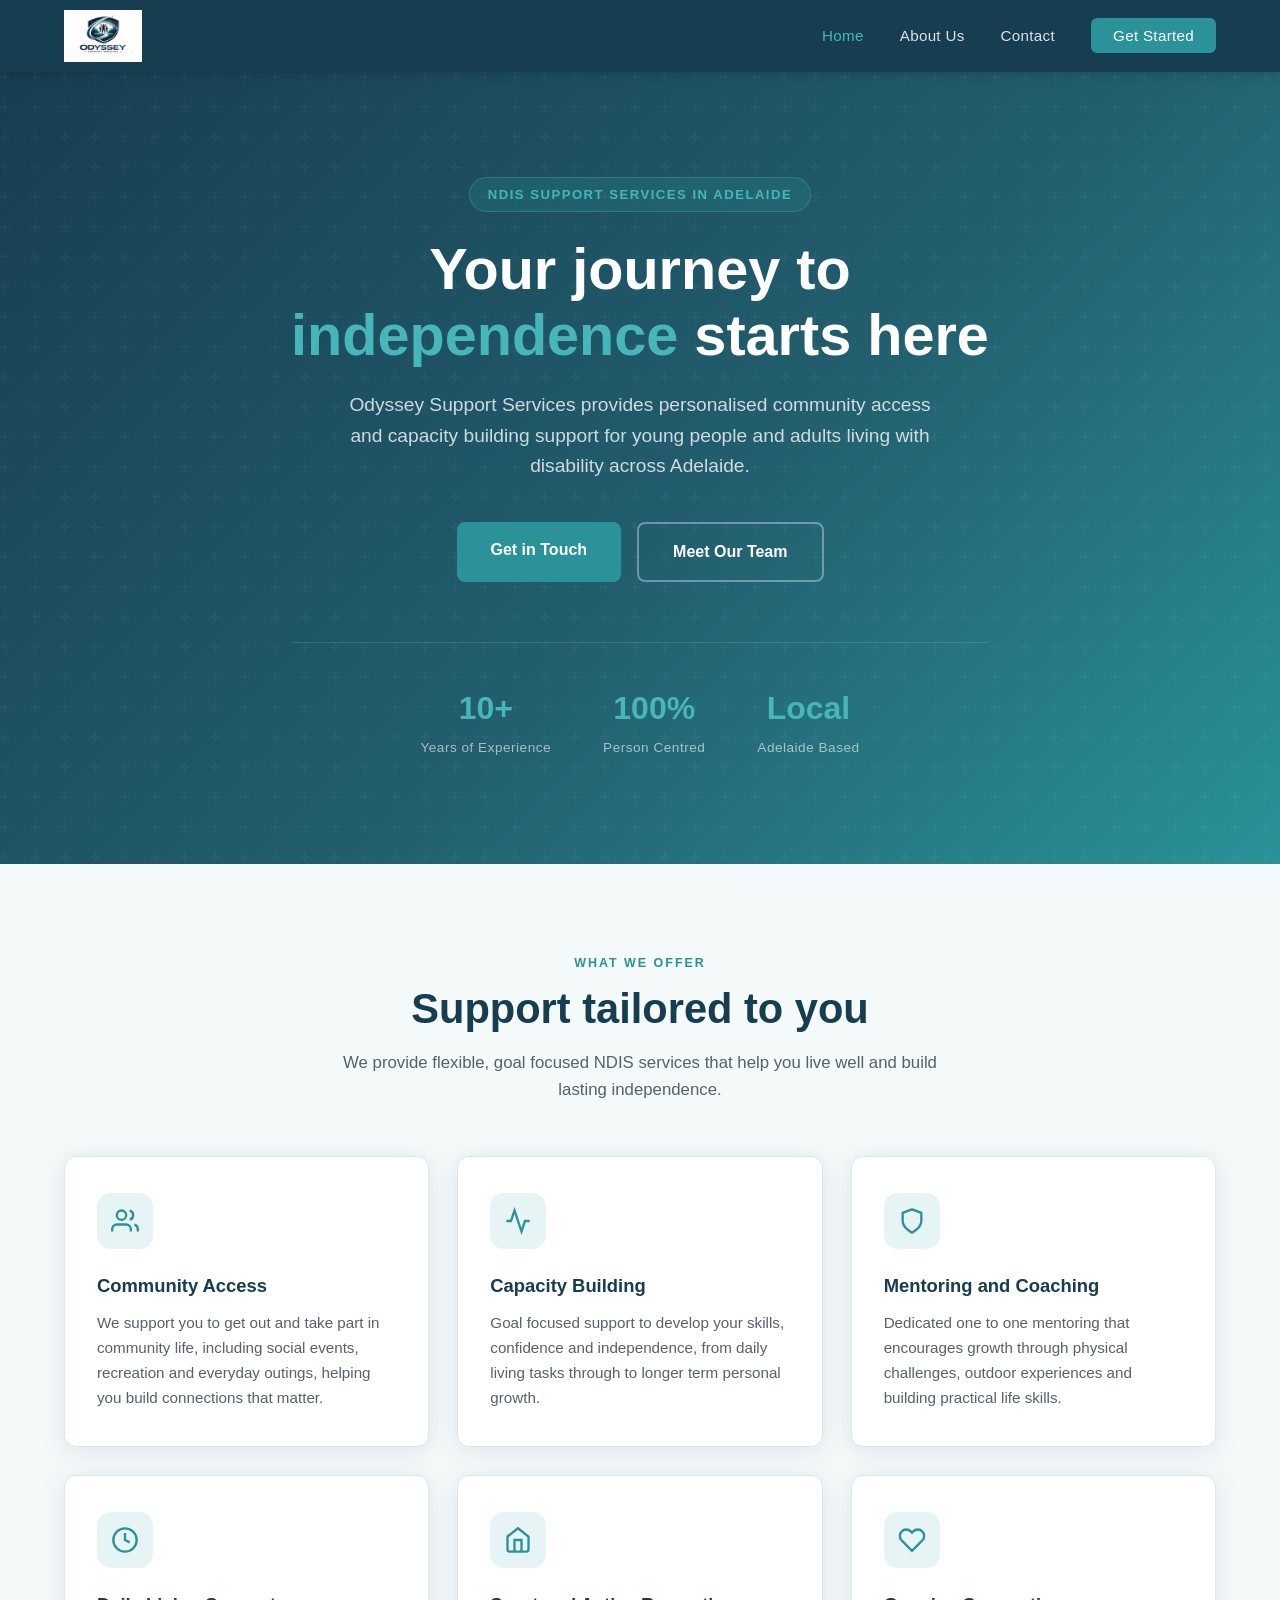
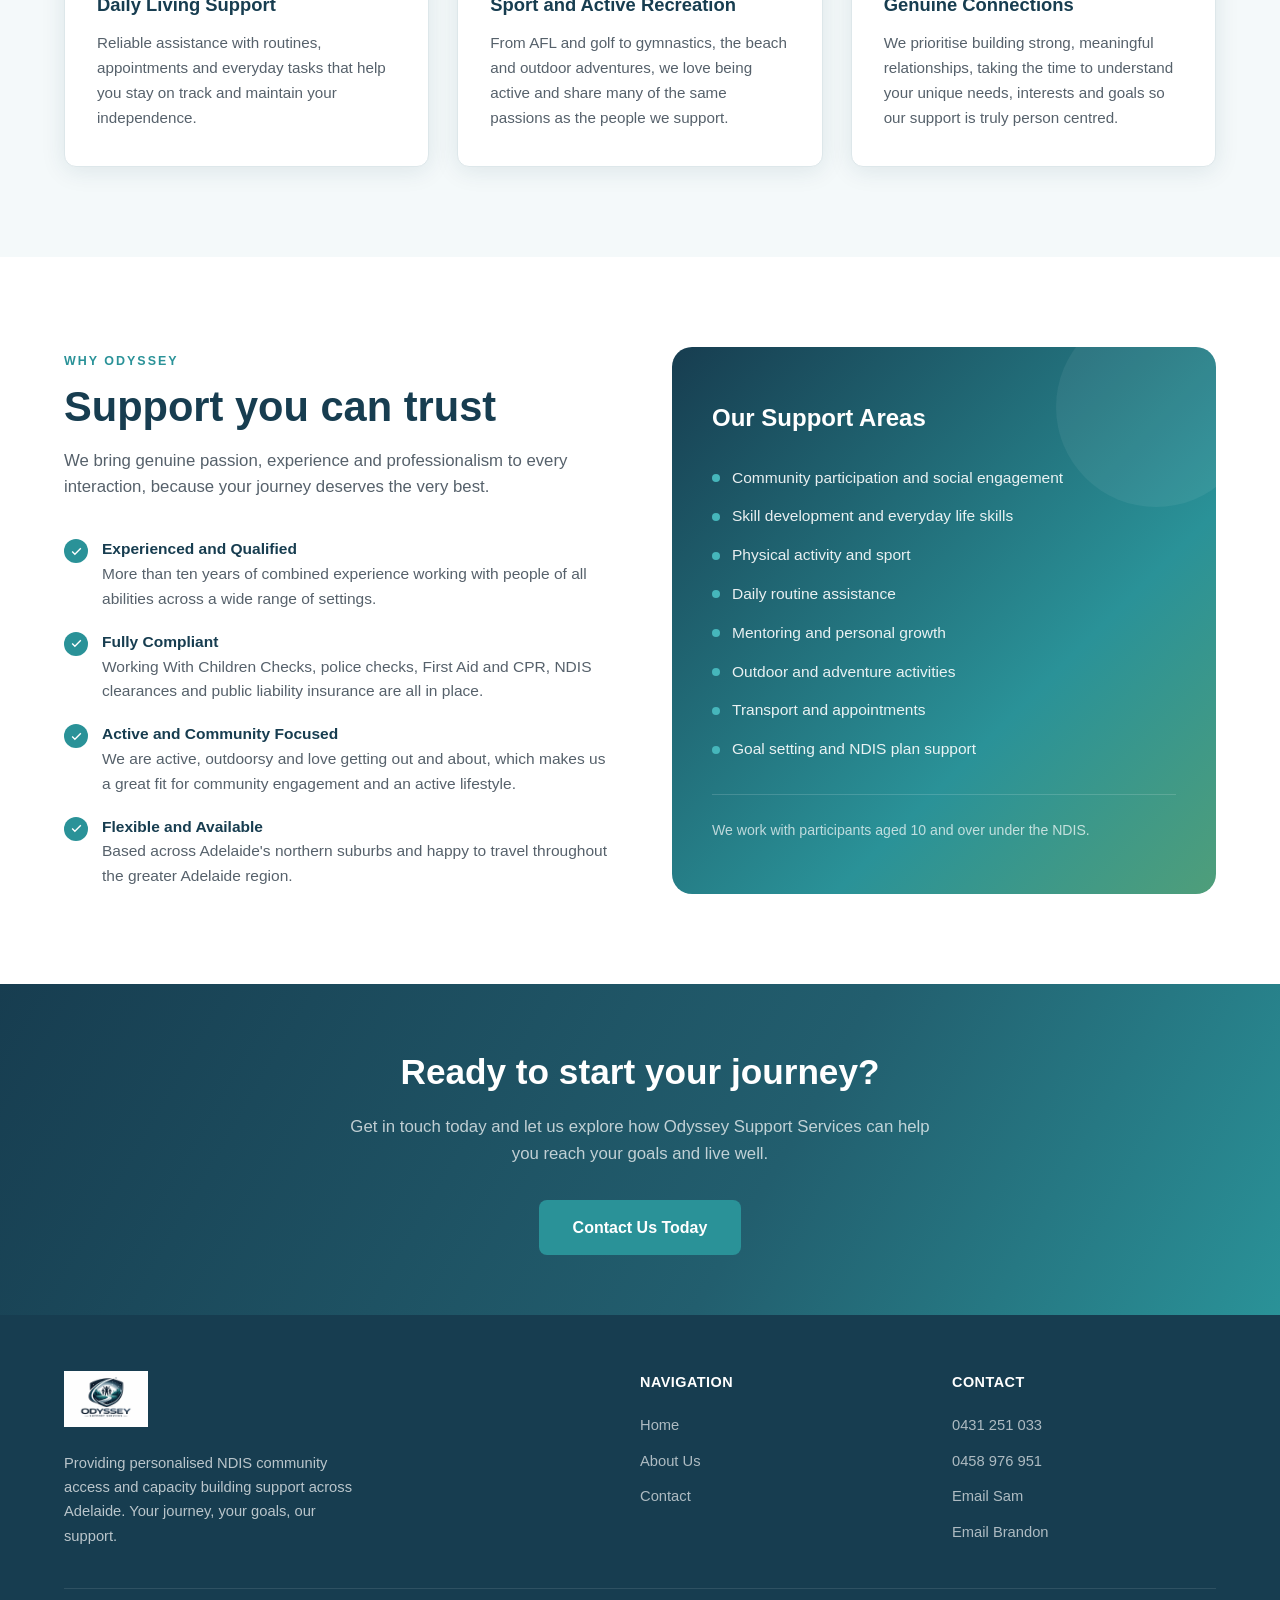
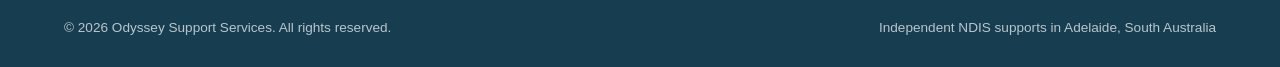
==== index.html @ 137fde99 "Initial commit: Odyssey Support Services website Co-Authored-By: Claude Opus 4.8 <noreply@anthropic." ====
<!DOCTYPE html>
<html lang="en-AU">
<head>
  <meta charset="UTF-8" />
  <meta name="viewport" content="width=device-width, initial-scale=1.0" />
  <title>Odyssey Support Services | NDIS Support in Adelaide</title>
  <meta name="description" content="Odyssey Support Services provides personalised NDIS community access and capacity building support across Adelaide." />
  <link rel="stylesheet" href="styles.css" />
</head>
<body>

  <!-- NAV -->
  <nav>
    <a href="index.html" class="nav-logo">
      <img src="logo.png" alt="Odyssey Support Services" />
    </a>
    <button class="hamburger" id="hamburger" aria-label="Open menu">
      <span></span><span></span><span></span>
    </button>
    <ul class="nav-links" id="nav-links">
      <li><a href="index.html" class="active">Home</a></li>
      <li><a href="about.html">About Us</a></li>
      <li><a href="contact.html">Contact</a></li>
      <li><a href="contact.html" class="nav-cta">Get Started</a></li>
    </ul>
  </nav>

  <!-- HERO -->
  <section class="hero">
    <div class="hero-content">
      <div class="hero-badge">NDIS Support Services in Adelaide</div>
      <h1>Your journey to<br><span>independence</span> starts here</h1>
      <p>Odyssey Support Services provides personalised community access and capacity building support for young people and adults living with disability across Adelaide.</p>
      <div class="btn-group">
        <a href="contact.html" class="btn-primary">Get in Touch</a>
        <a href="about.html" class="btn-secondary">Meet Our Team</a>
      </div>
      <div class="hero-stats">
        <div class="stat-item">
          <span class="stat-num">10+</span>
          <span class="stat-label">Years of Experience</span>
        </div>
        <div class="stat-item">
          <span class="stat-num">100%</span>
          <span class="stat-label">Person Centred</span>
        </div>
        <div class="stat-item">
          <span class="stat-num">Local</span>
          <span class="stat-label">Adelaide Based</span>
        </div>
      </div>
    </div>
  </section>

  <!-- SERVICES -->
  <section class="services-bg">
    <div class="section-header center">
      <p class="section-label">What We Offer</p>
      <h2 class="section-title">Support tailored to you</h2>
      <p class="section-subtitle">We provide flexible, goal focused NDIS services that help you live well and build lasting independence.</p>
    </div>
    <div class="services-grid">

      <div class="service-card">
        <div class="service-icon">
          <svg viewBox="0 0 24 24"><path d="M17 21v-2a4 4 0 0 0-4-4H5a4 4 0 0 0-4 4v2"/><circle cx="9" cy="7" r="4"/><path d="M23 21v-2a4 4 0 0 0-3-3.87"/><path d="M16 3.13a4 4 0 0 1 0 7.75"/></svg>
        </div>
        <h3>Community Access</h3>
        <p>We support you to get out and take part in community life, including social events, recreation and everyday outings, helping you build connections that matter.</p>
      </div>

      <div class="service-card">
        <div class="service-icon">
          <svg viewBox="0 0 24 24"><polyline points="22 12 18 12 15 21 9 3 6 12 2 12"/></svg>
        </div>
        <h3>Capacity Building</h3>
        <p>Goal focused support to develop your skills, confidence and independence, from daily living tasks through to longer term personal growth.</p>
      </div>

      <div class="service-card">
        <div class="service-icon">
          <svg viewBox="0 0 24 24"><path d="M12 22s8-4 8-10V5l-8-3-8 3v7c0 6 8 10 8 10z"/></svg>
        </div>
        <h3>Mentoring and Coaching</h3>
        <p>Dedicated one to one mentoring that encourages growth through physical challenges, outdoor experiences and building practical life skills.</p>
      </div>

      <div class="service-card">
        <div class="service-icon">
          <svg viewBox="0 0 24 24"><circle cx="12" cy="12" r="10"/><polyline points="12 6 12 12 16 14"/></svg>
        </div>
        <h3>Daily Living Support</h3>
        <p>Reliable assistance with routines, appointments and everyday tasks that help you stay on track and maintain your independence.</p>
      </div>

      <div class="service-card">
        <div class="service-icon">
          <svg viewBox="0 0 24 24"><path d="M3 9l9-7 9 7v11a2 2 0 0 1-2 2H5a2 2 0 0 1-2-2z"/><polyline points="9 22 9 12 15 12 15 22"/></svg>
        </div>
        <h3>Sport and Active Recreation</h3>
        <p>From AFL and golf to gymnastics, the beach and outdoor adventures, we love being active and share many of the same passions as the people we support.</p>
      </div>

      <div class="service-card">
        <div class="service-icon">
          <svg viewBox="0 0 24 24"><path d="M20.84 4.61a5.5 5.5 0 0 0-7.78 0L12 5.67l-1.06-1.06a5.5 5.5 0 0 0-7.78 7.78l1.06 1.06L12 21.23l7.78-7.78 1.06-1.06a5.5 5.5 0 0 0 0-7.78z"/></svg>
        </div>
        <h3>Genuine Connections</h3>
        <p>We prioritise building strong, meaningful relationships, taking the time to understand your unique needs, interests and goals so our support is truly person centred.</p>
      </div>

    </div>
  </section>

  <!-- WHY US -->
  <section>
    <div class="why-grid">
      <div class="why-content">
        <p class="section-label">Why Odyssey</p>
        <h2 class="section-title">Support you can trust</h2>
        <p class="section-subtitle">We bring genuine passion, experience and professionalism to every interaction, because your journey deserves the very best.</p>
        <ul class="why-list" style="margin-top:28px">
          <li>
            <div class="check-icon"><svg viewBox="0 0 24 24"><polyline points="20 6 9 17 4 12"/></svg></div>
            <div><p><strong>Experienced and Qualified</strong><br>More than ten years of combined experience working with people of all abilities across a wide range of settings.</p></div>
          </li>
          <li>
            <div class="check-icon"><svg viewBox="0 0 24 24"><polyline points="20 6 9 17 4 12"/></svg></div>
            <div><p><strong>Fully Compliant</strong><br>Working With Children Checks, police checks, First Aid and CPR, NDIS clearances and public liability insurance are all in place.</p></div>
          </li>
          <li>
            <div class="check-icon"><svg viewBox="0 0 24 24"><polyline points="20 6 9 17 4 12"/></svg></div>
            <div><p><strong>Active and Community Focused</strong><br>We are active, outdoorsy and love getting out and about, which makes us a great fit for community engagement and an active lifestyle.</p></div>
          </li>
          <li>
            <div class="check-icon"><svg viewBox="0 0 24 24"><polyline points="20 6 9 17 4 12"/></svg></div>
            <div><p><strong>Flexible and Available</strong><br>Based across Adelaide's northern suburbs and happy to travel throughout the greater Adelaide region.</p></div>
          </li>
        </ul>
      </div>
      <div class="why-visual">
        <p class="why-visual-title">Our Support Areas</p>
        <ul class="support-types">
          <li><div class="dot"></div>Community participation and social engagement</li>
          <li><div class="dot"></div>Skill development and everyday life skills</li>
          <li><div class="dot"></div>Physical activity and sport</li>
          <li><div class="dot"></div>Daily routine assistance</li>
          <li><div class="dot"></div>Mentoring and personal growth</li>
          <li><div class="dot"></div>Outdoor and adventure activities</li>
          <li><div class="dot"></div>Transport and appointments</li>
          <li><div class="dot"></div>Goal setting and NDIS plan support</li>
        </ul>
        <div style="margin-top:32px; padding-top:24px; border-top:1px solid rgba(255,255,255,0.15); font-size:0.88rem; color:rgba(255,255,255,0.7);">
          We work with participants aged 10 and over under the NDIS.
        </div>
      </div>
    </div>
  </section>

  <!-- CTA BANNER -->
  <div class="ndis-banner">
    <h2>Ready to start your journey?</h2>
    <p>Get in touch today and let us explore how Odyssey Support Services can help you reach your goals and live well.</p>
    <a href="contact.html" class="btn-primary">Contact Us Today</a>
  </div>

  <!-- FOOTER -->
  <footer>
    <div class="footer-grid">
      <div class="footer-brand">
        <img src="logo.png" alt="Odyssey Support Services" />
        <p>Providing personalised NDIS community access and capacity building support across Adelaide. Your journey, your goals, our support.</p>
      </div>
      <div class="footer-col">
        <h4>Navigation</h4>
        <ul class="footer-links">
          <li><a href="index.html">Home</a></li>
          <li><a href="about.html">About Us</a></li>
          <li><a href="contact.html">Contact</a></li>
        </ul>
      </div>
      <div class="footer-col">
        <h4>Contact</h4>
        <ul class="footer-links">
          <li><a href="tel:0431251033">0431 251 033</a></li>
          <li><a href="tel:0458976951">0458 976 951</a></li>
          <li><a href="mailto:Sam.pinnock@positiveimpactsupport.com.au">Email Sam</a></li>
          <li><a href="mailto:tothemoonandback.bluna@gmail.com">Email Brandon</a></li>
        </ul>
      </div>
    </div>
    <div class="footer-bottom">
      <span>&copy; 2026 Odyssey Support Services. All rights reserved.</span>
      <span>Independent NDIS supports in Adelaide, South Australia</span>
    </div>
  </footer>

  <script>
    const btn = document.getElementById('hamburger');
    const links = document.getElementById('nav-links');
    btn.addEventListener('click', () => links.classList.toggle('open'));
  </script>
</body>
</html>
---- styles.css ----
:root {
  --navy: #173d50;
  --navy-light: #225e6e;
  --teal: #2a9298;
  --teal-light: #46b6bb;
  --teal-pale: #e6f4f5;
  --green: #4f9e7a;
  --green-soft: #6cb592;
  --white: #ffffff;
  --off-white: #f4f9fa;
  --text: #2a3138;
  --text-light: #56616b;
  --border: #dde7ea;
  --shadow: 0 4px 24px rgba(23,61,80,0.10);
  --radius: 12px;
}

* { box-sizing: border-box; margin: 0; padding: 0; }

body {
  font-family: 'Segoe UI', 'Helvetica Neue', Arial, sans-serif;
  color: var(--text);
  background: var(--white);
  line-height: 1.6;
}

/* ── NAV ── */
nav {
  position: sticky;
  top: 0;
  z-index: 100;
  background: var(--navy);
  display: flex;
  align-items: center;
  justify-content: space-between;
  padding: 0 5%;
  height: 72px;
  box-shadow: 0 2px 12px rgba(0,0,0,0.18);
}

.nav-logo {
  display: flex;
  align-items: center;
  gap: 12px;
  text-decoration: none;
}

.nav-logo img {
  height: 52px;
  width: auto;
}

.nav-links {
  display: flex;
  gap: 36px;
  list-style: none;
}

.nav-links a {
  color: rgba(255,255,255,0.85);
  text-decoration: none;
  font-size: 0.95rem;
  font-weight: 500;
  letter-spacing: 0.3px;
  transition: color 0.2s;
}

.nav-links a:hover,
.nav-links a.active {
  color: var(--teal-light);
}

.nav-cta {
  background: var(--teal);
  color: var(--white) !important;
  padding: 9px 22px;
  border-radius: 6px;
  transition: background 0.2s !important;
}

.nav-cta:hover { background: var(--teal-light) !important; color: var(--white) !important; }

.hamburger {
  display: none;
  flex-direction: column;
  gap: 5px;
  cursor: pointer;
  background: none;
  border: none;
  padding: 4px;
}

.hamburger span {
  display: block;
  width: 24px;
  height: 2px;
  background: var(--white);
  border-radius: 2px;
  transition: 0.3s;
}

/* ── HERO ── */
.hero {
  min-height: 88vh;
  background: linear-gradient(135deg, var(--navy) 0%, var(--navy-light) 55%, var(--teal) 100%);
  display: flex;
  align-items: center;
  justify-content: center;
  text-align: center;
  padding: 80px 5%;
  position: relative;
  overflow: hidden;
}

.hero::before {
  content: '';
  position: absolute;
  inset: 0;
  background: url("data:image/svg+xml,%3Csvg width='60' height='60' viewBox='0 0 60 60' xmlns='http://www.w3.org/2000/svg'%3E%3Cg fill='none' fill-rule='evenodd'%3E%3Cg fill='%23ffffff' fill-opacity='0.03'%3E%3Cpath d='M36 34v-4h-2v4h-4v2h4v4h2v-4h4v-2h-4zm0-30V0h-2v4h-4v2h4v4h2V6h4V4h-4zM6 34v-4H4v4H0v2h4v4h2v-4h4v-2H6zM6 4V0H4v4H0v2h4v4h2V6h4V4H6z'/%3E%3C/g%3E%3C/g%3E%3C/svg%3E");
}

.hero-content {
  position: relative;
  max-width: 780px;
}

.hero-badge {
  display: inline-block;
  background: rgba(42,138,138,0.25);
  border: 1px solid rgba(58,171,171,0.4);
  color: var(--teal-light);
  padding: 6px 18px;
  border-radius: 50px;
  font-size: 0.82rem;
  letter-spacing: 1.5px;
  text-transform: uppercase;
  font-weight: 600;
  margin-bottom: 24px;
}

.hero h1 {
  font-size: clamp(2.2rem, 5vw, 3.6rem);
  font-weight: 800;
  color: var(--white);
  line-height: 1.15;
  margin-bottom: 22px;
}

.hero h1 span { color: var(--teal-light); }

.hero p {
  font-size: clamp(1rem, 2vw, 1.2rem);
  color: rgba(255,255,255,0.78);
  max-width: 600px;
  margin: 0 auto 40px;
}

.btn-group {
  display: flex;
  gap: 16px;
  justify-content: center;
  flex-wrap: wrap;
}

.btn-primary {
  background: var(--teal);
  color: var(--white);
  padding: 15px 34px;
  border-radius: 8px;
  text-decoration: none;
  font-weight: 700;
  font-size: 1rem;
  transition: background 0.2s, transform 0.15s;
  display: inline-block;
}

.btn-primary:hover { background: var(--teal-light); transform: translateY(-2px); }

.btn-secondary {
  background: transparent;
  color: var(--white);
  padding: 15px 34px;
  border-radius: 8px;
  border: 2px solid rgba(255,255,255,0.35);
  text-decoration: none;
  font-weight: 600;
  font-size: 1rem;
  transition: border-color 0.2s, background 0.2s;
  display: inline-block;
}

.btn-secondary:hover { border-color: var(--white); background: rgba(255,255,255,0.08); }

.hero-stats {
  display: flex;
  justify-content: center;
  gap: 52px;
  margin-top: 60px;
  padding-top: 40px;
  border-top: 1px solid rgba(255,255,255,0.12);
  flex-wrap: wrap;
}

.stat-item { text-align: center; }
.stat-num { font-size: 2rem; font-weight: 800; color: var(--teal-light); display: block; }
.stat-label { font-size: 0.85rem; color: rgba(255,255,255,0.6); letter-spacing: 0.5px; }

/* ── SECTIONS ── */
section { padding: 90px 5%; }

.section-label {
  font-size: 0.78rem;
  font-weight: 700;
  letter-spacing: 2px;
  text-transform: uppercase;
  color: var(--teal);
  margin-bottom: 10px;
}

.section-title {
  font-size: clamp(1.7rem, 3.5vw, 2.6rem);
  font-weight: 800;
  color: var(--navy);
  line-height: 1.2;
  margin-bottom: 16px;
}

.section-subtitle {
  font-size: 1.05rem;
  color: var(--text-light);
  max-width: 600px;
}

.section-header { margin-bottom: 52px; }
.section-header.center { text-align: center; }
.section-header.center .section-subtitle { margin: 0 auto; }

/* ── SERVICES ── */
.services-bg { background: var(--off-white); }

.services-grid {
  display: grid;
  grid-template-columns: repeat(auto-fit, minmax(280px, 1fr));
  gap: 28px;
}

.service-card {
  background: var(--white);
  border-radius: var(--radius);
  padding: 36px 32px;
  box-shadow: var(--shadow);
  border: 1px solid var(--border);
  transition: transform 0.2s, box-shadow 0.2s;
}

.service-card:hover { transform: translateY(-4px); box-shadow: 0 12px 40px rgba(26,39,68,0.14); }

.service-icon {
  width: 56px;
  height: 56px;
  background: var(--teal-pale);
  border-radius: 14px;
  display: flex;
  align-items: center;
  justify-content: center;
  margin-bottom: 22px;
}

.service-icon svg { width: 28px; height: 28px; stroke: var(--teal); fill: none; stroke-width: 2; }

.service-card h3 {
  font-size: 1.15rem;
  font-weight: 700;
  color: var(--navy);
  margin-bottom: 10px;
}

.service-card p { font-size: 0.95rem; color: var(--text-light); line-height: 1.65; }

/* ── WHY US ── */
.why-grid {
  display: grid;
  grid-template-columns: 1fr 1fr;
  gap: 64px;
  align-items: center;
}

.why-content .section-subtitle { margin-bottom: 36px; }

.why-list { list-style: none; display: flex; flex-direction: column; gap: 18px; }

.why-list li {
  display: flex;
  gap: 14px;
  align-items: flex-start;
}

.check-icon {
  flex-shrink: 0;
  width: 24px;
  height: 24px;
  background: var(--teal);
  border-radius: 50%;
  display: flex;
  align-items: center;
  justify-content: center;
  margin-top: 2px;
}

.check-icon svg { width: 13px; height: 13px; stroke: white; fill: none; stroke-width: 2.5; }

.why-list li p { font-size: 0.97rem; color: var(--text-light); }
.why-list li strong { color: var(--navy); font-weight: 600; }

.why-visual {
  background: linear-gradient(135deg, var(--navy) 0%, var(--teal) 65%, var(--green) 100%);
  border-radius: 20px;
  padding: 52px 40px;
  color: white;
  position: relative;
  overflow: hidden;
}

.why-visual::before {
  content: '';
  position: absolute;
  top: -40px; right: -40px;
  width: 200px; height: 200px;
  background: rgba(255,255,255,0.06);
  border-radius: 50%;
}

.why-visual-title {
  font-size: 1.5rem;
  font-weight: 800;
  margin-bottom: 28px;
  position: relative;
}

.support-types { list-style: none; display: flex; flex-direction: column; gap: 14px; position: relative; }

.support-types li {
  display: flex;
  align-items: center;
  gap: 12px;
  font-size: 0.97rem;
  color: rgba(255,255,255,0.9);
}

.dot { width: 8px; height: 8px; background: var(--teal-light); border-radius: 50%; flex-shrink: 0; }

/* ── NDIS BANNER ── */
.ndis-banner {
  background: linear-gradient(120deg, var(--navy) 0%, var(--navy-light) 60%, var(--teal) 100%);
  padding: 60px 5%;
  text-align: center;
}

.ndis-banner h2 {
  font-size: clamp(1.5rem, 3vw, 2.2rem);
  font-weight: 800;
  color: var(--white);
  margin-bottom: 14px;
}

.ndis-banner p {
  color: rgba(255,255,255,0.72);
  font-size: 1.05rem;
  max-width: 580px;
  margin: 0 auto 32px;
}

/* ── ABOUT PAGE ── */
.page-hero {
  background: linear-gradient(135deg, var(--navy) 0%, var(--navy-light) 60%, var(--teal) 100%);
  padding: 80px 5% 70px;
  text-align: center;
}

.page-hero h1 { font-size: clamp(2rem, 4vw, 3rem); font-weight: 800; color: var(--white); margin-bottom: 14px; }
.page-hero p { color: rgba(255,255,255,0.72); font-size: 1.05rem; max-width: 540px; margin: 0 auto; }

.bio-section { padding: 90px 5%; }

.bio-card {
  display: grid;
  grid-template-columns: 340px 1fr;
  gap: 64px;
  align-items: start;
  background: var(--white);
  border-radius: 20px;
  box-shadow: var(--shadow);
  border: 1px solid var(--border);
  padding: 52px;
  margin-bottom: 52px;
}

.bio-card.reverse { grid-template-columns: 1fr 340px; }
.bio-card.reverse .bio-image { order: 2; }
.bio-card.reverse .bio-info { order: 1; }

.bio-image-wrap {
  position: relative;
}

.bio-img {
  width: 100%;
  aspect-ratio: 3/4;
  object-fit: cover;
  border-radius: 16px;
  display: block;
  background: var(--teal-pale);
}

.bio-img-placeholder {
  width: 100%;
  aspect-ratio: 3/4;
  border-radius: 16px;
  background: linear-gradient(135deg, var(--navy) 0%, var(--teal) 100%);
  display: flex;
  align-items: center;
  justify-content: center;
  color: white;
  font-size: 4rem;
  font-weight: 800;
}

.bio-badge {
  position: absolute;
  bottom: -14px;
  left: 50%;
  transform: translateX(-50%);
  background: var(--teal);
  color: white;
  padding: 8px 22px;
  border-radius: 50px;
  font-size: 0.82rem;
  font-weight: 700;
  letter-spacing: 0.5px;
  white-space: nowrap;
}

.bio-info { padding-top: 4px; }

.bio-name {
  font-size: 2rem;
  font-weight: 800;
  color: var(--navy);
  margin-bottom: 4px;
}

.bio-role {
  font-size: 1rem;
  color: var(--teal);
  font-weight: 600;
  margin-bottom: 22px;
}

.bio-text {
  font-size: 0.97rem;
  color: var(--text-light);
  line-height: 1.75;
  margin-bottom: 28px;
}

.bio-tags {
  display: flex;
  flex-wrap: wrap;
  gap: 10px;
  margin-bottom: 28px;
}

.tag {
  background: var(--teal-pale);
  color: var(--teal);
  border: 1px solid rgba(42,138,138,0.25);
  padding: 5px 14px;
  border-radius: 50px;
  font-size: 0.83rem;
  font-weight: 600;
}

.bio-creds { list-style: none; display: flex; flex-direction: column; gap: 8px; }

.bio-creds li {
  display: flex;
  gap: 10px;
  align-items: center;
  font-size: 0.93rem;
  color: var(--text-light);
}

.cred-check {
  width: 20px; height: 20px;
  background: var(--teal);
  border-radius: 50%;
  display: flex; align-items: center; justify-content: center;
  flex-shrink: 0;
}

.cred-check svg { width: 11px; height: 11px; stroke: white; fill: none; stroke-width: 2.5; }

/* ── CONTACT PAGE ── */
.contact-grid {
  display: grid;
  grid-template-columns: 1fr 1fr;
  gap: 56px;
  align-items: start;
}

.contact-info { display: flex; flex-direction: column; gap: 28px; }

.contact-block {
  display: flex;
  gap: 16px;
  align-items: flex-start;
}

.contact-icon {
  width: 48px; height: 48px;
  background: var(--teal-pale);
  border-radius: 12px;
  display: flex; align-items: center; justify-content: center;
  flex-shrink: 0;
}

.contact-icon svg { width: 22px; height: 22px; stroke: var(--teal); fill: none; stroke-width: 2; }

.contact-block h4 { font-size: 0.9rem; color: var(--text-light); font-weight: 500; margin-bottom: 4px; }
.contact-block p, .contact-block a { font-size: 1rem; color: var(--navy); font-weight: 600; text-decoration: none; }
.contact-block a:hover { color: var(--teal); }

.contact-form-wrap {
  background: var(--off-white);
  border-radius: 20px;
  padding: 44px;
  border: 1px solid var(--border);
}

.contact-form-wrap h3 { font-size: 1.4rem; font-weight: 700; color: var(--navy); margin-bottom: 28px; }

.form-group { margin-bottom: 20px; }
.form-group label { display: block; font-size: 0.88rem; font-weight: 600; color: var(--navy); margin-bottom: 7px; }

.form-group input,
.form-group select,
.form-group textarea {
  width: 100%;
  padding: 13px 16px;
  border: 1.5px solid var(--border);
  border-radius: 8px;
  font-size: 0.97rem;
  color: var(--text);
  background: var(--white);
  outline: none;
  transition: border-color 0.2s;
  font-family: inherit;
}

.form-group input:focus,
.form-group select:focus,
.form-group textarea:focus { border-color: var(--teal); }

.form-group textarea { resize: vertical; min-height: 130px; }

.form-row { display: grid; grid-template-columns: 1fr 1fr; gap: 16px; }

.form-submit {
  width: 100%;
  background: var(--teal);
  color: white;
  border: none;
  padding: 15px;
  border-radius: 8px;
  font-size: 1rem;
  font-weight: 700;
  cursor: pointer;
  transition: background 0.2s;
  font-family: inherit;
}

.form-submit:hover { background: var(--teal-light); }

.form-success {
  display: none;
  text-align: center;
  padding: 28px;
  color: var(--teal);
  font-weight: 600;
  font-size: 1.05rem;
}

/* ── FOOTER ── */
footer {
  background: var(--navy);
  color: rgba(255,255,255,0.7);
  padding: 56px 5% 28px;
}

.footer-grid {
  display: grid;
  grid-template-columns: 2fr 1fr 1fr;
  gap: 48px;
  padding-bottom: 40px;
  border-bottom: 1px solid rgba(255,255,255,0.1);
  margin-bottom: 28px;
}

.footer-brand img { height: 56px; margin-bottom: 16px; }

.footer-brand p { font-size: 0.92rem; max-width: 300px; line-height: 1.65; }

.footer-col h4 { color: var(--white); font-size: 0.9rem; font-weight: 700; letter-spacing: 0.5px; margin-bottom: 18px; text-transform: uppercase; }

.footer-links { list-style: none; display: flex; flex-direction: column; gap: 10px; }

.footer-links a { color: rgba(255,255,255,0.65); text-decoration: none; font-size: 0.92rem; transition: color 0.2s; }
.footer-links a:hover { color: var(--teal-light); }

.footer-bottom { display: flex; justify-content: space-between; align-items: center; font-size: 0.85rem; flex-wrap: wrap; gap: 8px; }

/* ── RESPONSIVE ── */
@media (max-width: 900px) {
  .why-grid { grid-template-columns: 1fr; }
  .why-visual { order: -1; }

  .bio-card,
  .bio-card.reverse {
    grid-template-columns: 1fr;
    padding: 36px 28px;
  }

  .bio-card.reverse .bio-image,
  .bio-card.reverse .bio-info { order: unset; }

  .bio-img-placeholder,
  .bio-img { aspect-ratio: 1/1; max-width: 280px; margin: 0 auto; }

  .contact-grid { grid-template-columns: 1fr; }

  .footer-grid { grid-template-columns: 1fr; gap: 32px; }
}

@media (max-width: 680px) {
  nav { padding: 0 4%; }

  .nav-links {
    display: none;
    position: absolute;
    top: 72px;
    left: 0; right: 0;
    background: var(--navy);
    flex-direction: column;
    padding: 20px 5%;
    gap: 20px;
    border-top: 1px solid rgba(255,255,255,0.1);
  }

  .nav-links.open { display: flex; }

  .hamburger { display: flex; }

  .hero-stats { gap: 28px; }

  .form-row { grid-template-columns: 1fr; }

  .contact-form-wrap { padding: 28px 20px; }

  section { padding: 64px 4%; }
}
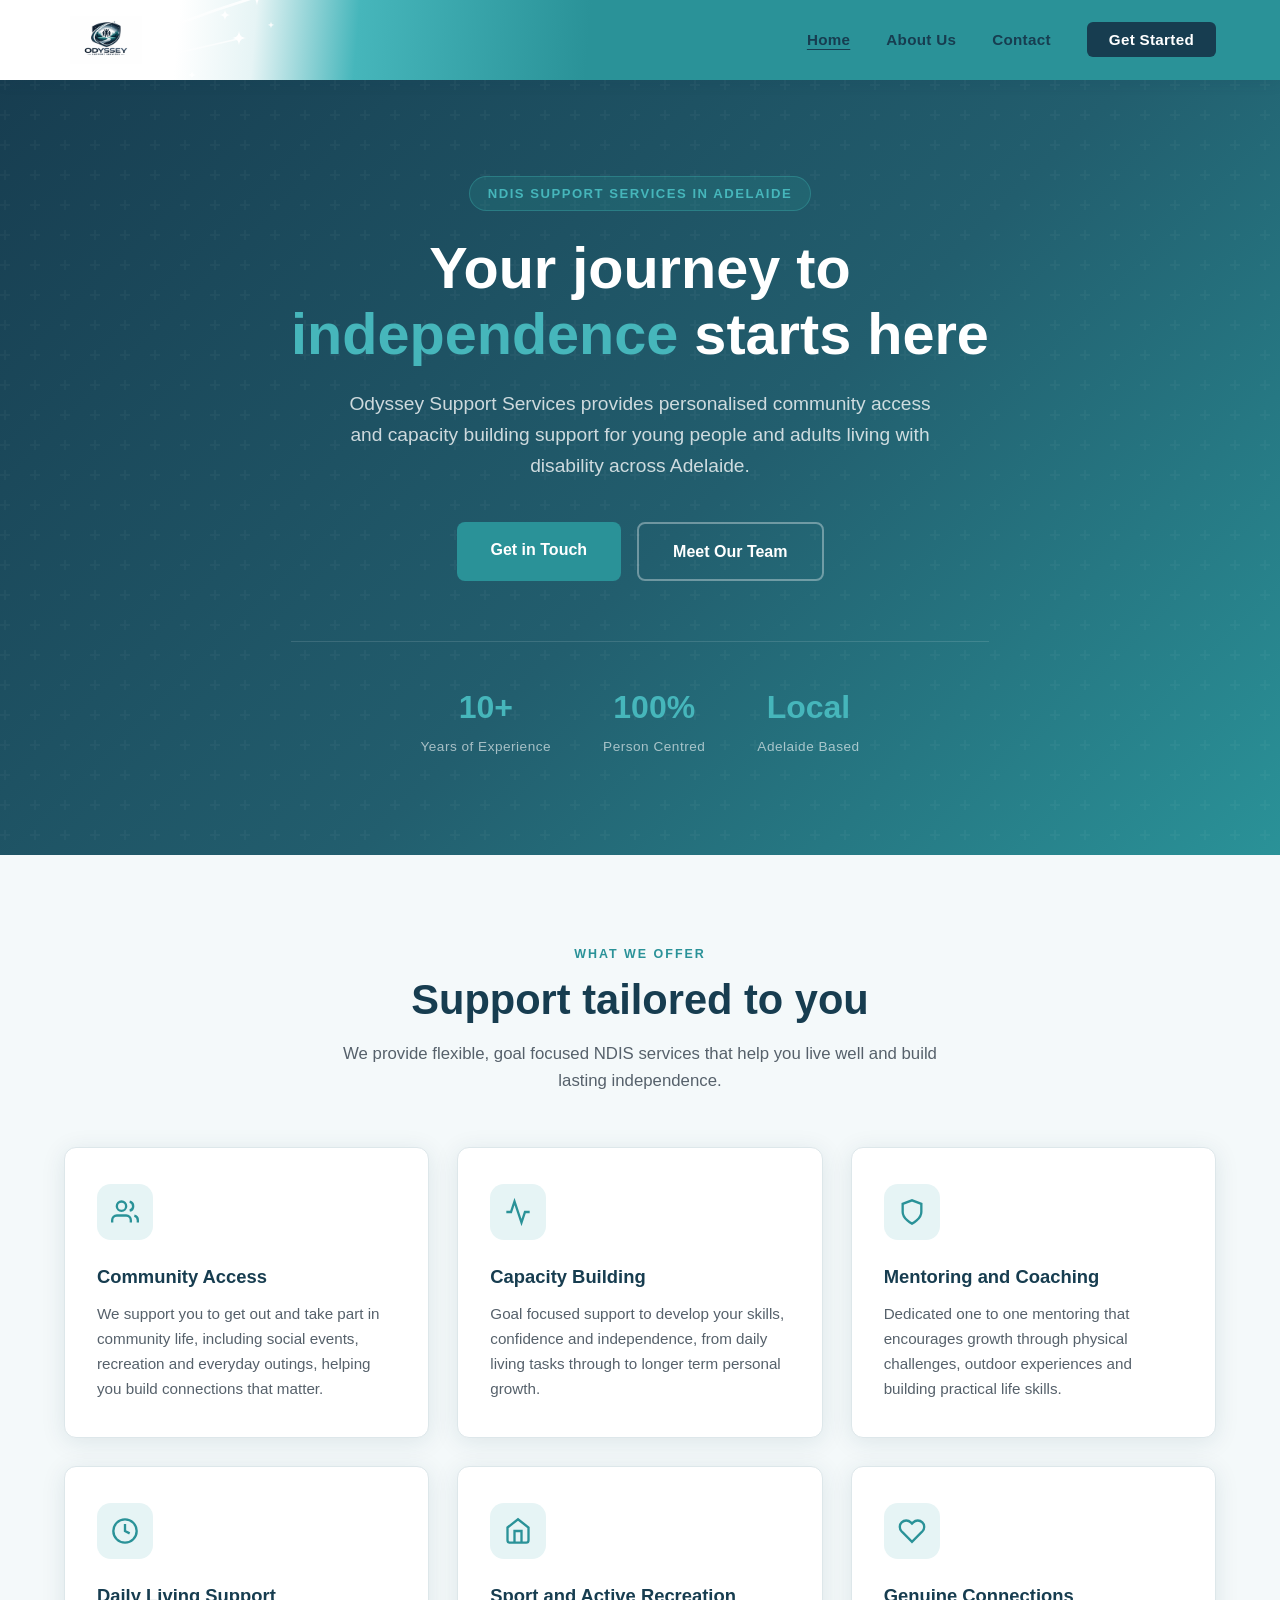
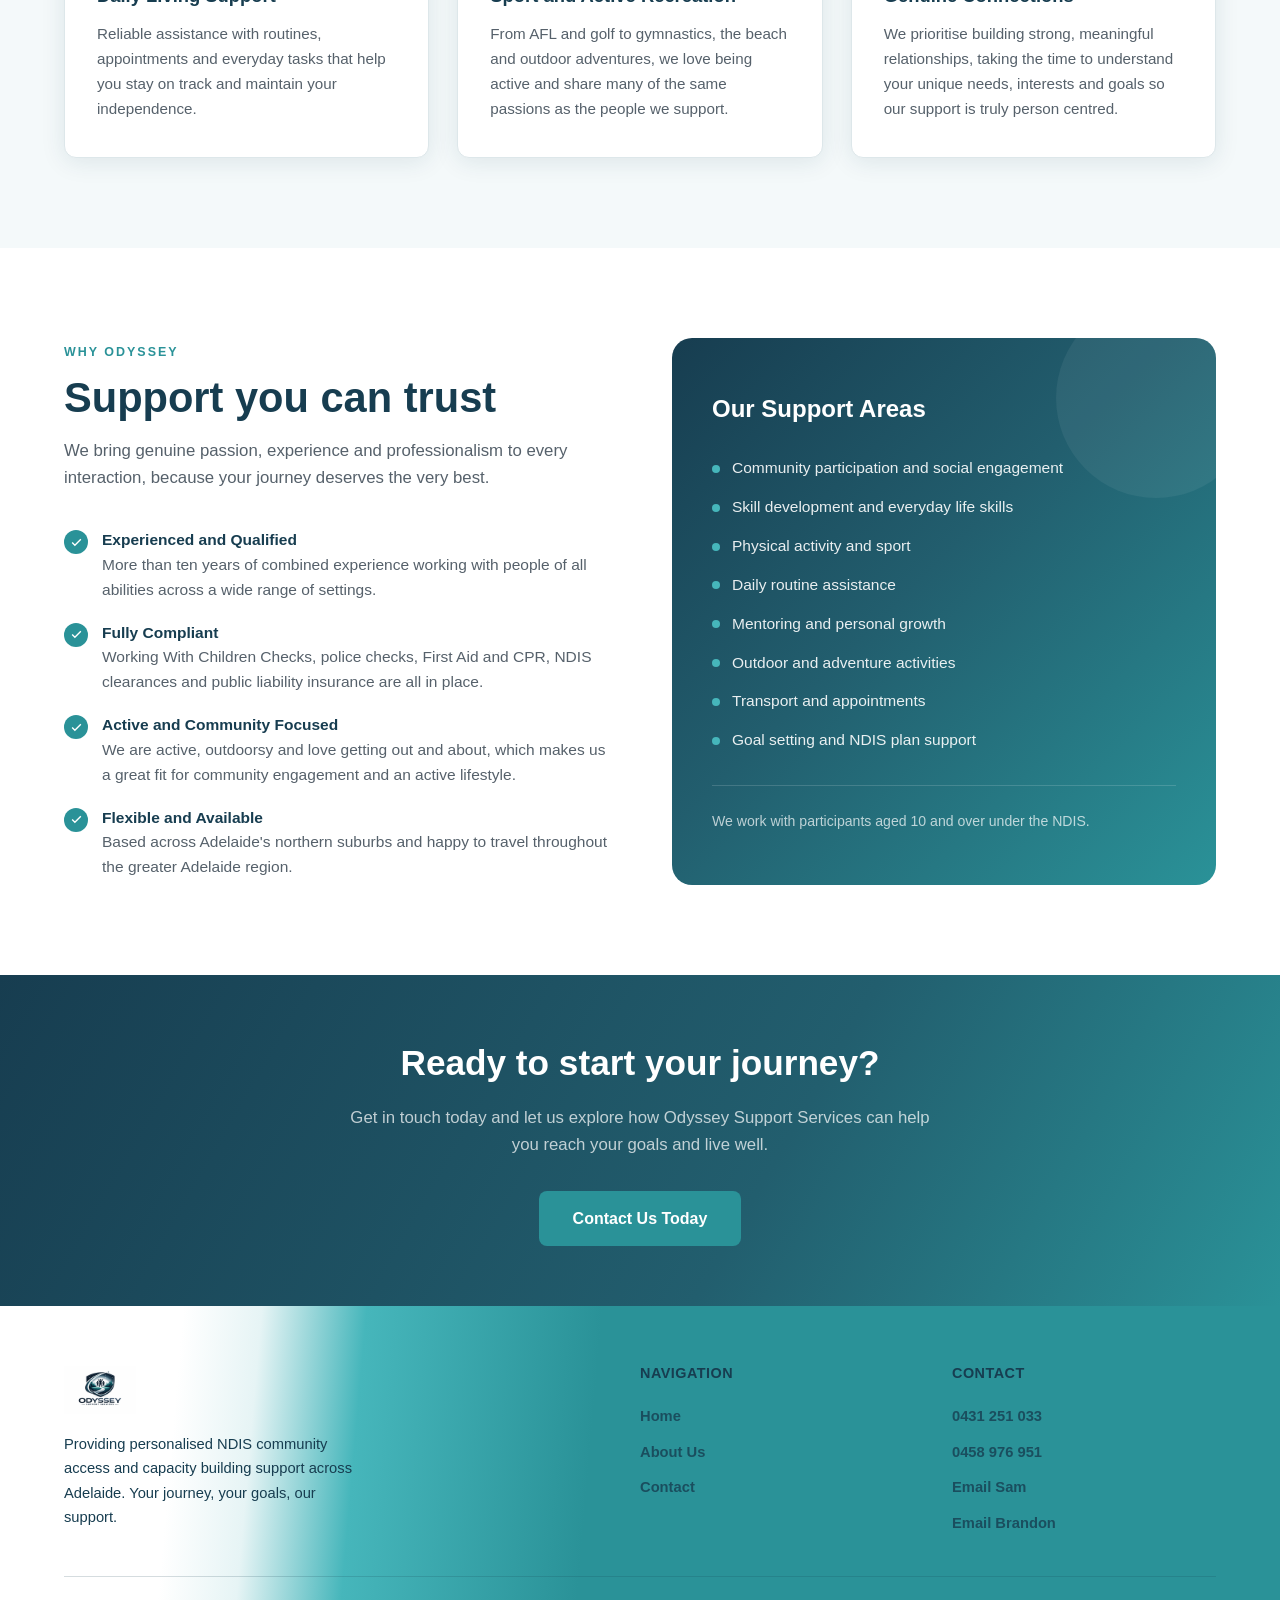
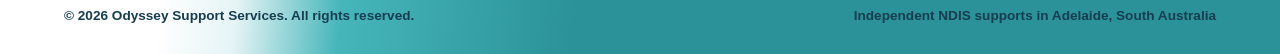
==== commit 350e1ead: "Design pass: teal white-gradient header/footer, blended logo with sparkle star trails, consistent te" ====
--- a/index.html
+++ b/index.html
@@ -12,7 +12,30 @@
   <!-- NAV -->
   <nav>
     <a href="index.html" class="nav-logo">
-      <img src="logo.png" alt="Odyssey Support Services" />
+      <span class="logo-trails" aria-hidden="true">
+        <svg viewBox="0 0 360 130" fill="none" xmlns="http://www.w3.org/2000/svg">
+          <defs>
+            <linearGradient id="trailA" x1="0" y1="1" x2="1" y2="0">
+              <stop offset="0" stop-color="#ffffff" stop-opacity="0"/>
+              <stop offset="1" stop-color="#ffffff" stop-opacity="0.95"/>
+            </linearGradient>
+            <linearGradient id="trailB" x1="0" y1="1" x2="1" y2="0">
+              <stop offset="0" stop-color="#ffffff" stop-opacity="0"/>
+              <stop offset="1" stop-color="#ffffff" stop-opacity="0.8"/>
+            </linearGradient>
+            <g id="spark"><path d="M0,-10 C1,-3 3,-1 10,0 C3,1 1,3 0,10 C-1,3 -3,1 -10,0 C-3,-1 -1,-3 0,-10 Z" fill="#ffffff"/></g>
+          </defs>
+          <path d="M172 82 Q252 46 330 22" stroke="url(#trailA)" stroke-width="2.4" stroke-linecap="round"/>
+          <path d="M190 92 Q252 78 312 64" stroke="url(#trailB)" stroke-width="1.6" stroke-linecap="round"/>
+          <use href="#spark" transform="translate(331,21) scale(0.95)"/>
+          <use href="#spark" transform="translate(313,63) scale(0.72)"/>
+          <use href="#spark" transform="translate(299,40) scale(0.55)" opacity="0.9"/>
+          <use href="#spark" transform="translate(266,100) scale(0.42)" opacity="0.8"/>
+          <use href="#spark" transform="translate(345,50) scale(0.34)" opacity="0.85"/>
+          <use href="#spark" transform="translate(250,46) scale(0.3)" opacity="0.75"/>
+        </svg>
+      </span>
+      <span class="logo-mark"><img src="logo.png" alt="Odyssey Support Services" /></span>
     </a>
     <button class="hamburger" id="hamburger" aria-label="Open menu">
       <span></span><span></span><span></span>
@@ -168,7 +191,9 @@
   <footer>
     <div class="footer-grid">
       <div class="footer-brand">
-        <img src="logo.png" alt="Odyssey Support Services" />
+        <a href="index.html" class="footer-logo" aria-label="Odyssey Support Services home">
+          <span class="logo-mark"><img src="logo.png" alt="Odyssey Support Services" /></span>
+        </a>
         <p>Providing personalised NDIS community access and capacity building support across Adelaide. Your journey, your goals, our support.</p>
       </div>
       <div class="footer-col">
--- a/styles.css
+++ b/styles.css
@@ -4,8 +4,6 @@
   --teal: #2a9298;
   --teal-light: #46b6bb;
   --teal-pale: #e6f4f5;
-  --green: #4f9e7a;
-  --green-soft: #6cb592;
   --white: #ffffff;
   --off-white: #f4f9fa;
   --text: #2a3138;
@@ -29,26 +27,47 @@
   position: sticky;
   top: 0;
   z-index: 100;
-  background: var(--navy);
+  background: linear-gradient(95deg, #ffffff 0%, #ffffff 14%, var(--teal-pale) 20%, var(--teal-light) 28%, var(--teal) 46%, var(--teal) 100%);
   display: flex;
   align-items: center;
   justify-content: space-between;
   padding: 0 5%;
-  height: 72px;
-  box-shadow: 0 2px 12px rgba(0,0,0,0.18);
+  height: 80px;
+  box-shadow: 0 2px 14px rgba(23,61,80,0.12);
 }
 
 .nav-logo {
-  display: flex;
-  align-items: center;
-  gap: 12px;
+  position: relative;
+  display: inline-flex;
+  align-items: center;
   text-decoration: none;
 }
 
-.nav-logo img {
-  height: 52px;
+.logo-mark {
+  position: relative;
+  z-index: 2;
+  display: inline-flex;
+  padding: 4px 6px;
+}
+
+.logo-mark img {
+  height: 48px;
   width: auto;
-}
+  display: block;
+}
+
+.logo-trails {
+  position: absolute;
+  top: 50%;
+  left: 50%;
+  transform: translate(-50%, -50%);
+  width: 360px;
+  height: 130px;
+  z-index: 1;
+  pointer-events: none;
+}
+
+.logo-trails svg { width: 100%; height: 100%; display: block; }
 
 .nav-links {
   display: flex;
@@ -57,28 +76,32 @@
 }
 
 .nav-links a {
-  color: rgba(255,255,255,0.85);
+  color: var(--navy);
   text-decoration: none;
   font-size: 0.95rem;
-  font-weight: 500;
+  font-weight: 600;
   letter-spacing: 0.3px;
   transition: color 0.2s;
 }
 
 .nav-links a:hover,
 .nav-links a.active {
-  color: var(--teal-light);
-}
+  color: var(--navy);
+  text-decoration: underline;
+  text-underline-offset: 4px;
+}
+
+.nav-links a.nav-cta:hover { text-decoration: none; }
 
 .nav-cta {
-  background: var(--teal);
+  background: var(--navy);
   color: var(--white) !important;
   padding: 9px 22px;
   border-radius: 6px;
   transition: background 0.2s !important;
 }
 
-.nav-cta:hover { background: var(--teal-light) !important; color: var(--white) !important; }
+.nav-cta:hover { background: var(--navy-light) !important; color: var(--white) !important; }
 
 .hamburger {
   display: none;
@@ -94,20 +117,20 @@
   display: block;
   width: 24px;
   height: 2px;
-  background: var(--white);
+  background: var(--navy);
   border-radius: 2px;
   transition: 0.3s;
 }
 
 /* ── HERO ── */
 .hero {
-  min-height: 88vh;
+  min-height: 74vh;
   background: linear-gradient(135deg, var(--navy) 0%, var(--navy-light) 55%, var(--teal) 100%);
   display: flex;
   align-items: center;
   justify-content: center;
   text-align: center;
-  padding: 80px 5%;
+  padding: 96px 5%;
   position: relative;
   overflow: hidden;
 }
@@ -208,6 +231,11 @@
 /* ── SECTIONS ── */
 section { padding: 90px 5%; }
 
+.services-grid,
+.why-grid,
+.services-bg .section-header,
+section > .section-header { max-width: 1180px; margin-left: auto; margin-right: auto; }
+
 .section-label {
   font-size: 0.78rem;
   font-weight: 700;
@@ -313,7 +341,7 @@
 .why-list li strong { color: var(--navy); font-weight: 600; }
 
 .why-visual {
-  background: linear-gradient(135deg, var(--navy) 0%, var(--teal) 65%, var(--green) 100%);
+  background: linear-gradient(135deg, var(--navy) 0%, var(--navy-light) 45%, var(--teal) 100%);
   border-radius: 20px;
   padding: 52px 40px;
   color: white;
@@ -592,8 +620,8 @@
 
 /* ── FOOTER ── */
 footer {
-  background: var(--navy);
-  color: rgba(255,255,255,0.7);
+  background: linear-gradient(95deg, #ffffff 0%, #ffffff 14%, var(--teal-pale) 20%, var(--teal-light) 28%, var(--teal) 46%, var(--teal) 100%);
+  color: var(--navy);
   padding: 56px 5% 28px;
 }
 
@@ -602,22 +630,29 @@
   grid-template-columns: 2fr 1fr 1fr;
   gap: 48px;
   padding-bottom: 40px;
-  border-bottom: 1px solid rgba(255,255,255,0.1);
+  border-bottom: 1px solid rgba(23,61,80,0.18);
   margin-bottom: 28px;
 }
 
-.footer-brand img { height: 56px; margin-bottom: 16px; }
-
-.footer-brand p { font-size: 0.92rem; max-width: 300px; line-height: 1.65; }
-
-.footer-col h4 { color: var(--white); font-size: 0.9rem; font-weight: 700; letter-spacing: 0.5px; margin-bottom: 18px; text-transform: uppercase; }
+.footer-logo {
+  position: relative;
+  display: inline-flex;
+  align-items: center;
+  margin-left: -6px;
+  margin-bottom: 14px;
+  text-decoration: none;
+}
+
+.footer-brand p { font-size: 0.92rem; max-width: 300px; line-height: 1.65; color: var(--navy); }
+
+.footer-col h4 { color: var(--navy); font-size: 0.9rem; font-weight: 800; letter-spacing: 0.5px; margin-bottom: 18px; text-transform: uppercase; }
 
 .footer-links { list-style: none; display: flex; flex-direction: column; gap: 10px; }
 
-.footer-links a { color: rgba(255,255,255,0.65); text-decoration: none; font-size: 0.92rem; transition: color 0.2s; }
-.footer-links a:hover { color: var(--teal-light); }
-
-.footer-bottom { display: flex; justify-content: space-between; align-items: center; font-size: 0.85rem; flex-wrap: wrap; gap: 8px; }
+.footer-links a { color: rgba(23,61,80,0.8); text-decoration: none; font-size: 0.92rem; font-weight: 600; transition: color 0.2s; }
+.footer-links a:hover { color: var(--navy); text-decoration: underline; }
+
+.footer-bottom { display: flex; justify-content: space-between; align-items: center; font-size: 0.85rem; flex-wrap: wrap; gap: 8px; color: var(--navy); font-weight: 600; }
 
 /* ── RESPONSIVE ── */
 @media (max-width: 900px) {
@@ -647,13 +682,14 @@
   .nav-links {
     display: none;
     position: absolute;
-    top: 72px;
+    top: 80px;
     left: 0; right: 0;
-    background: var(--navy);
+    background: #ffffff;
     flex-direction: column;
-    padding: 20px 5%;
+    padding: 22px 5%;
     gap: 20px;
-    border-top: 1px solid rgba(255,255,255,0.1);
+    border-top: 1px solid #d9e6dd;
+    box-shadow: 0 8px 20px rgba(23,61,80,0.12);
   }
 
   .nav-links.open { display: flex; }
